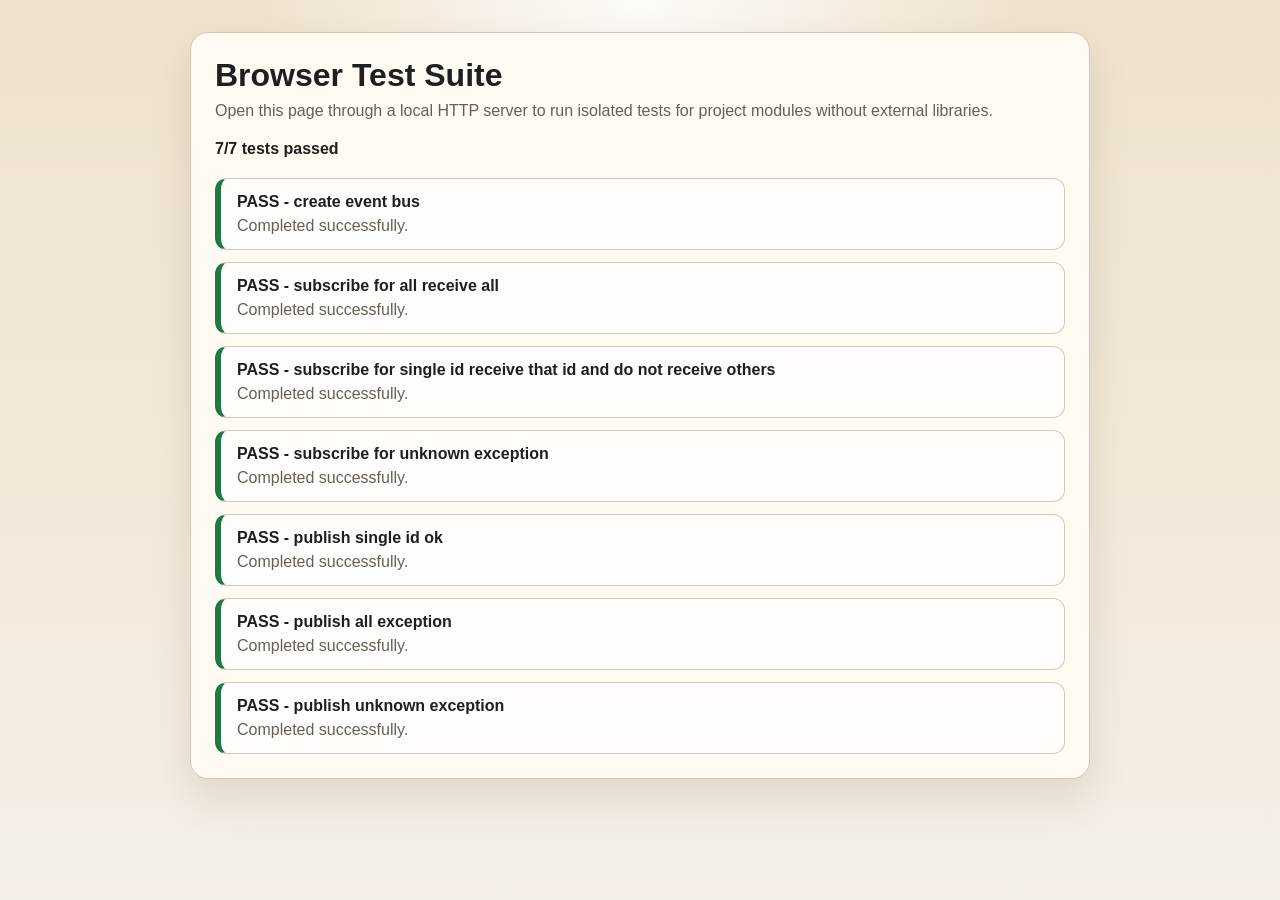
==== tests.html @ 2003dba6 "fx" ====
<!DOCTYPE html>
<html lang="en">
<head>
  <meta charset="UTF-8" />
  <meta name="viewport" content="width=device-width, initial-scale=1.0" />
  <title>Browser Tests</title>
  <style>
    :root {
      color-scheme: light;
      --bg: #f4efe6;
      --panel: #fffaf2;
      --text: #1f1f1f;
      --muted: #675f55;
      --border: #d5c7b8;
      --pass: #1d7a43;
      --fail: #b53030;
      --shadow: 0 18px 40px rgba(73, 52, 27, 0.12);
    }

    * {
      box-sizing: border-box;
    }

    body {
      margin: 0;
      min-height: 100vh;
      padding: 32px 16px;
      background:
        radial-gradient(circle at top, rgba(255, 255, 255, 0.85), transparent 35%),
        linear-gradient(180deg, #efe2cd 0%, var(--bg) 100%);
      color: var(--text);
      font-family: "Segoe UI", Tahoma, Geneva, Verdana, sans-serif;
    }

    main {
      width: min(900px, 100%);
      margin: 0 auto;
      padding: 24px;
      border: 1px solid var(--border);
      border-radius: 18px;
      background: var(--panel);
      box-shadow: var(--shadow);
    }

    h1 {
      margin: 0 0 8px;
      font-size: 2rem;
    }

    p {
      margin: 0 0 20px;
      color: var(--muted);
    }

    #summary {
      margin-bottom: 20px;
      font-weight: 600;
    }

    .results {
      display: grid;
      gap: 12px;
    }

    .result {
      padding: 14px 16px;
      border: 1px solid var(--border);
      border-left-width: 6px;
      border-radius: 12px;
      background: rgba(255, 255, 255, 0.7);
    }

    .result.pass {
      border-left-color: var(--pass);
    }

    .result.fail {
      border-left-color: var(--fail);
    }

    .result-title {
      font-weight: 700;
    }

    .result-message {
      margin-top: 6px;
      color: var(--muted);
      white-space: pre-wrap;
    }
  </style>
</head>
<body>
  <main>
    <h1>Browser Test Suite</h1>
    <p>Open this page through a local HTTP server to run isolated tests for project modules without external libraries.</p>
    <div id="summary">Running tests...</div>
    <section class="results" id="results"></section>
  </main>

  <script type="module">
    import { renderTestResults } from "./tests.js";
    import { runEventMessageBusTests } from "./event-message-bus.tests.js";

    const summary = document.getElementById("summary");
    const resultsRoot = document.getElementById("results");
    const results = [
      ...runEventMessageBusTests(),
    ];

    renderTestResults({
      summaryElement: summary,
      resultsElement: resultsRoot,
      results,
    });
  </script>
</body>
</html>
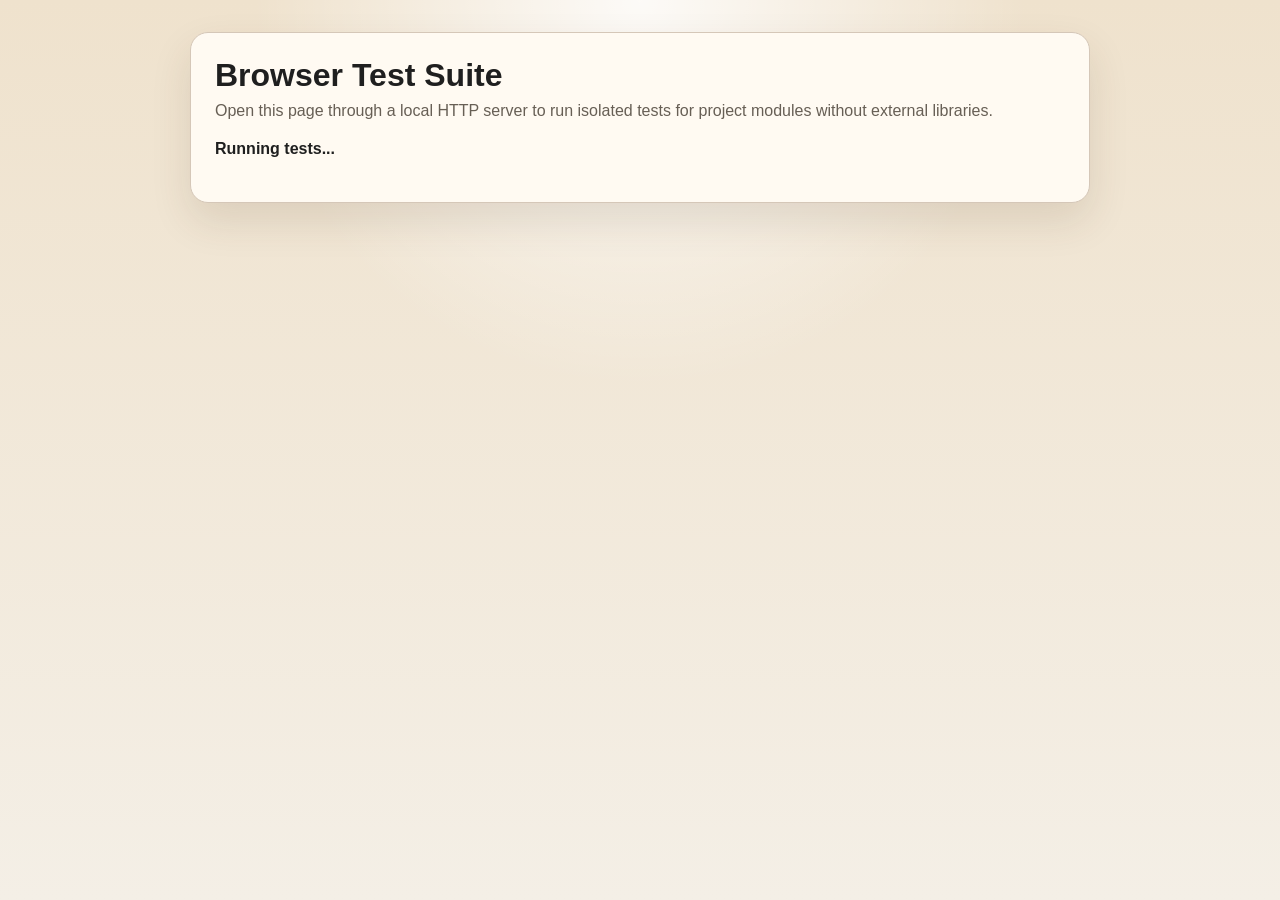
==== commit 45bba9a0: "Add comprehensive test suites for tree repository, resource factory, state machine, and game state m" ====
--- a/tests.html
+++ b/tests.html
@@ -57,6 +57,16 @@
       font-weight: 600;
     }
 
+    .summary-total {
+      font-size: 1.05rem;
+    }
+
+    .summary-suite {
+      margin-top: 8px;
+      color: var(--muted);
+      font-size: 0.98rem;
+    }
+
     .results {
       display: grid;
       gap: 12px;
@@ -99,18 +109,72 @@
 
   <script type="module">
     import { renderTestResults } from "./tests.js";
+    import { runDebugPanelPresenterTests } from "./presenter-debug-panel.tests.js";
     import { runEventMessageBusTests } from "./event-message-bus.tests.js";
+    import { runGamePresenterTests } from "./presenter-game.tests.js";
+    import { runMainPresenterTests } from "./presenter-main.tests.js";
+    import { runPresenterBaseTests } from "./presenter-base.tests.js";
+    import { runProviderEchoTests } from "./provider-echo.tests.js";
+    import { runProviderFactoryTests } from "./provider-factory.tests.js";
+    import { runProviderLocalLlmTests } from "./provider-local-llm.tests.js";
+    import { runResourceFactoryTests } from "./resource-factory.tests.js";
+    import { runTreeRepositoryTests } from "./repository-tree.tests.js";
+    import { runBootstrapStateMachineTests } from "./state-machine-bootstrap.tests.js";
+    import { runGameStateMachineTests } from "./state-machine-game.tests.js";
+    import { runStateMachineTests } from "./state-machine.tests.js";
 
     const summary = document.getElementById("summary");
     const resultsRoot = document.getElementById("results");
-    const results = [
-      ...runEventMessageBusTests(),
+    const suiteEntries = [
+      { name: "event-message-bus", run: runEventMessageBusTests },
+      { name: "resource-factory", run: runResourceFactoryTests },
+      { name: "tree-repository", run: runTreeRepositoryTests },
+      { name: "presenter-base", run: runPresenterBaseTests },
+      { name: "presenter-main", run: runMainPresenterTests },
+      { name: "presenter-game", run: runGamePresenterTests },
+      { name: "presenter-debug-panel", run: runDebugPanelPresenterTests },
+      { name: "state-machine", run: runStateMachineTests },
+      { name: "state-machine-bootstrap", run: runBootstrapStateMachineTests },
+      { name: "state-machine-game", run: runGameStateMachineTests },
+      { name: "provider-echo", run: runProviderEchoTests },
+      { name: "provider-local-llm", run: runProviderLocalLlmTests },
+      { name: "provider-factory", run: runProviderFactoryTests },
     ];
 
-    renderTestResults({
-      summaryElement: summary,
-      resultsElement: resultsRoot,
-      results,
+    async function main() {
+      const suites = [];
+
+      for (const suiteEntry of suiteEntries) {
+        console.group(`[SUITE START] ${suiteEntry.name}`);
+        const testExecutors = suiteEntry.run();
+        const suiteResults = [];
+
+        for (const executeTest of testExecutors) {
+          suiteResults.push(await executeTest());
+        }
+
+        suites.push({
+          name: suiteEntry.name,
+          results: suiteResults,
+        });
+        console.info(`[SUITE END] ${suiteEntry.name}`, suiteResults);
+        console.groupEnd();
+      }
+
+      const results = suites.flatMap((suite) => suite.results);
+
+      renderTestResults({
+        summaryElement: summary,
+        resultsElement: resultsRoot,
+        results,
+        suites,
+      });
+    }
+
+    main().catch((error) => {
+      console.error("[TEST RUNNER FATAL]", error);
+      summary.textContent = `Test runner failed: ${error instanceof Error ? error.message : String(error)}`;
+      resultsRoot.replaceChildren();
     });
   </script>
 </body>
